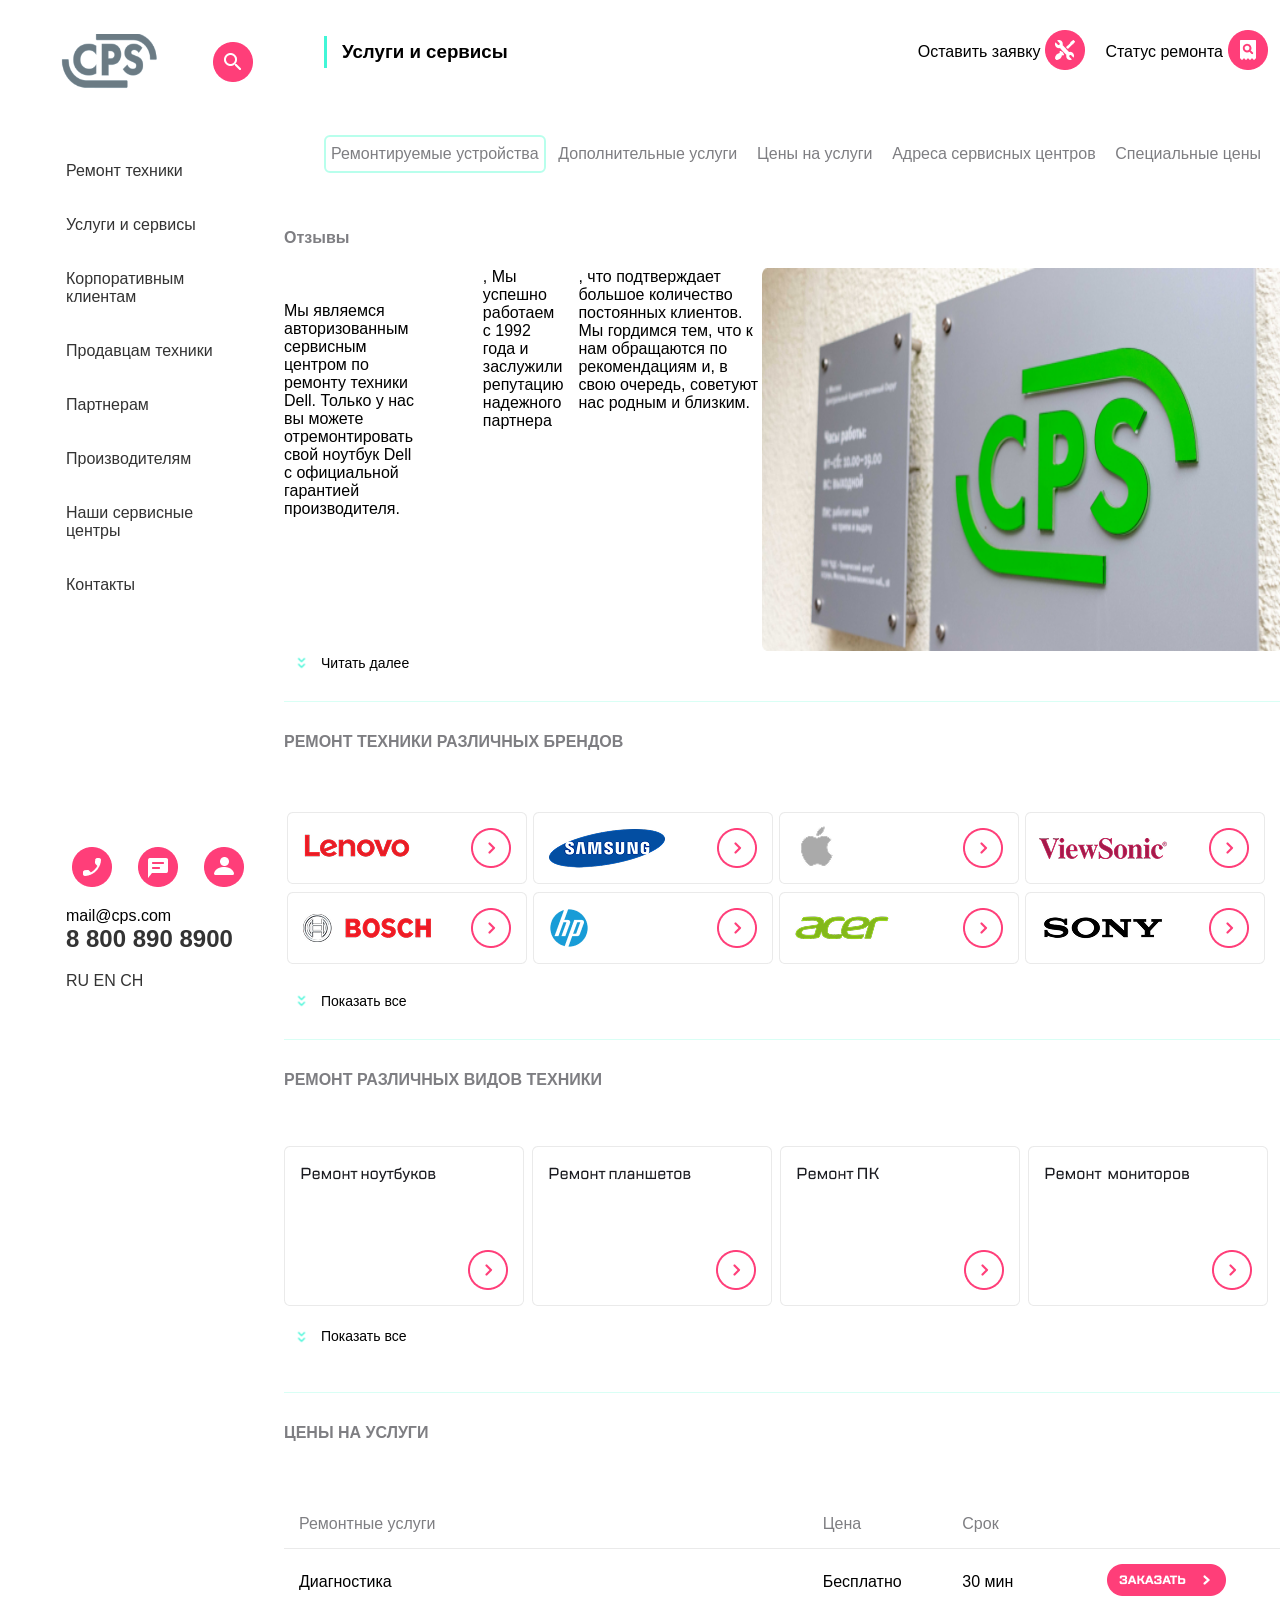
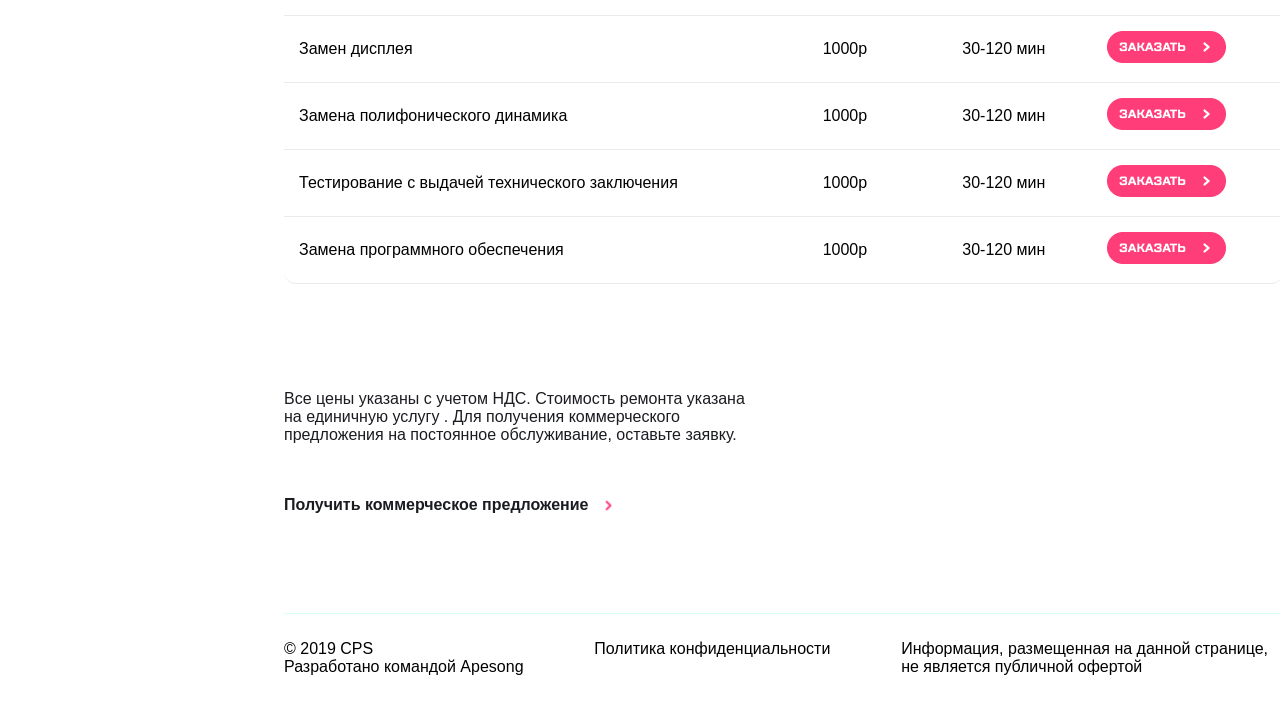
==== index.html @ 26700c86 "Add files via upload" ====
<!DOCTYPE html>
<html lang="ru">
<head>
    <meta charset="UTF-8">
    <meta name="viewport" content="width=device-width, initial-scale=1.0">
    <title>Навигационное меню</title>
    <link rel="stylesheet" href="https://cdn.jsdelivr.net/npm/swiper@11/swiper-bundle.min.css">
    <link rel="stylesheet" href="style.css">
    
</head>
<body>


<div id="overlay" class="overlay"></div>
<div class="header2">
    <section class="header1">
           
        
             <div class="fuck2"><button  class="open_menu" id="menuBtn">
            <img src="burger.png" height="40px" width="40px"/>
            </button>
            <img src="logo.png" height="55px" width="105px"/>
            </div>
  
        <div class="second">
            <button><img src="phone.png" height="40" width="40"/></button>
             <button><img src="chat.png" height="40" width="40"/></button>
            <button><img src="profile.png" height="40" width="40"/></button>
         </div>
         <div class="line2">
         <div class="third">
            <img src="repair.png" height="40" width="40"/>
            <img src="checkstatus.png" height="40" width="40"/>
         </div>
         </div>
    </section>
</div>

<section class="position">
    <div class="fuck">
 <button  class="open_menu" id="menuBtn">
    <img src="burger.png" height="40px" width="40px"/>
</button></div>

<container class="nav-menu" id="navMenuContainer">
    <header>
        <nav class="navigation" id="navMenu">
           
           <ul class="logo1">
            <section class="li_li">
        <div class="krest">
            <li><button id="closeMenu"><img src="burger1.png" height="40px" width="40px"/></button></li>
        </div>
            <li><a href="#"><img src="logo.png" height="55px" width="105px"/></a></li>
            </section>
            <section class="li_poisk">
            <li><button><img src="search.png" height="40px" width="40px"/></button></li>
           </section>
            </ul>
        </nav>
    </header>

    
    <nav class="navigation">
        <ul class="nav-list">
            <li class="nav-item">
                <a href="#" class="nav-link">Ремонт техники</a>
            </li>
            <li class="nav-item">
                <a href="#" class="nav-link">Услуги и сервисы</a>
            </li>
            <li class="nav-item">
                <a href="#" class="nav-link">Корпоративным клиентам</a>
            </li>
            <li class="nav-item">
                <a href="#" class="nav-link">Продавцам техники</a>
            </li>
            <li class="nav-item">
                <a href="#" class="nav-link">Партнерам</a>
            </li>
            <li class="nav-item">
                <a href="#" class="nav-link">Производителям</a>
            </li>
            <li class="nav-item">
                <a href="#" class="nav-link">Наши сервисные центры</a>
            </li>
            <li class="nav-item">
                <a href="#" class="nav-link">Контакты</a>
            </li>
            </ul>

            <section class="footer">
            <ul class="ikonki">
            <li>
            <button><img src="phone.png" height="40" width="40"/></button>
            </li>
            <li>
            <button><img src="chat.png" height="40" width="40"/></button>
            </li>
            <li>
            <button><img src="profile.png" height="40" width="40"/></button>
            </li>
            </ul>
            <ul>
            <li>
                <a href="#">mail@cps.com</a>
            </li>
            <li>
                <div class="nomer"><b>8 800 890 8900</b></div>
            </li>
            <li>
               <div> RU EN CH </div>
            </li>
            </ul>
            </section>
    </nav>
</container>

<div class="position2">
    <section>
    <header>
      <ul class="head">
        
            <li> <h1> Услуги и сервисы</h1></li>
            <section  class="head1">
            <div class="head2">
            <li><div>Оставить заявку</div></li>
            <li><img src="repair.png" height="40" width="40"/></li>
            </div>

            <div class="head2">
            <li><div>Статус ремонта</div></li>
            <li><img src="checkstatus.png" height="40" width="40"/></li>
            </div>
            </section>
      </ul>     
    </header>
</section>

<section >
<br>
    <ul class="info1">
        <li>Ремонтируемые устройства</li>
        <li>Дополнительные услуги</li>
        <li>Цены на услуги</li>
        <li>Адреса сервисных центров</li>
        <li>Специальные цены</li>
    </ul>
</section>

<br>
<h4 class="hh4">Отзывы </h4>

<section class="logoo">
<section class="otziv">
    
    <p><br>
        Мы являемся авторизованным сервисным центром по ремонту техники Dell.
         Только у нас вы можете отремонтировать свой ноутбук Dell с официальной
          гарантией производителя.  
        <div class="hidden" id="hidden3">, 
        Мы успешно работаем с 1992 года и заслужили репутацию надежного партнера</div>
          

</section>
 
<div class="hidden" id="hidden3">, 
        что подтверждает большое количество постоянных клиентов. Мы гордимся тем,
         что к нам обращаются по рекомендациям и, в свою очередь, советуют нас родным
          и близким.</div>



 <img class="logo22" src="logo2.png" height="383" width="521"/>
   
<br>
</section>

    <button class="showAll" id="showAll3">
    <img src="expand.png" height="23" width="23">
    <span class="button-text">Читать далее</span>
</button>






<br><hr><h4>РЕМОНТ ТЕХНИКИ РАЗЛИЧНЫХ БРЕНДОВ</h4><br><br>

<section class="table1">
<table>
    <tr><td><img src="cat1.png" height="72" width="240"/>  </td></tr>
    <tr><td> <img src="cat1 copy 7.png" height="72" width="240"/> </td></tr>
</table>

<table>
    <tr><td><img src="cat1 copy.png" height="72" width="240"/>  </td></tr>
    <tr><td> <img src="cat1 copy 8.png" height="72" width="240"/> </td></tr>
</table>


<table>
    <tr><td><img src="cat1 copy 2.png" height="72" width="240"/>  </td></tr>
    <tr><td> <img src="cat1 copy 9.png" height="72" width="240"/> </td></tr>
</table>

<div class="hidden" id="hidden">
<table>
    <tr><td><img src="cat1 copy 3.png" height="72" width="240"/>  </td></tr>
    <tr><td> <img src="cat1 copy 10.png" height="72" width="240"/> </td></tr>
</table>
</div>
</section>





<section class="swiper-container swiper brands-swiper">
    <div class="swiper-wrapper">
       
        <div class="swiper-slide">
            <img src="cat1.png" alt="Бренд 1"/>
        </div>
        
        <div class="swiper-slide">
            <img src="cat1 copy.png" alt="Бренд 2"/>
        </div>
      
        <div class="swiper-slide">
            <img src="cat1 copy 2.png" alt="Бренд 3"/>
        </div>
      
        <div class="swiper-slide">
            <img src="cat1 copy 3.png" alt="Бренд 4"/>
        </div>
 
        <div class="swiper-slide">
            <img src="cat1 copy 7.png" alt="Бренд 5"/>
        </div>
  
        <div class="swiper-slide">
            <img src="cat1 copy 8.png" alt="Бренд 6"/>
        </div>
     
        <div class="swiper-slide">
            <img src="cat1 copy 9.png" alt="Бренд 7"/>
        </div>
      
        <div class="swiper-slide">
            <img src="cat1 copy 10.png" alt="Бренд 8"/>
        </div>
    </div>
    
    <div class="swiper-pagination"></div>
</section>








<br><button class="showAll" id="showAll">
    <img src="expand.png" height="23" width="23">
    <span class="button-text">Показать все</span>
</button>

 <br><hr><h4>РЕМОНТ РАЗЛИЧНЫХ ВИДОВ ТЕХНИКИ</h4><br><br>
<section class="remont">
   
     <img src="cat5.png" height="160" width="240"/> 
      <img src="cat2.png" height="160" width="240"/> 
       <img src="cat3.png" height="160" width="240"/> 
       
       <div class="hidden" id="hidden2">
        <img src="cat4.png" height="160" width="240"/>
        </div>
</section>





<section class="swiper-container swiper tech-swiper">
    <div class="swiper-wrapper">
   
        <div class="swiper-slide">
            <img src="cat5.png" alt="Ноутбуки"/>
        </div>
   
        <div class="swiper-slide">
            <img src="cat2.png" alt="Телевизоры"/>
        </div>

        <div class="swiper-slide">
            <img src="cat3.png" alt="Смартфоны"/>
        </div>
      
        <div class="swiper-slide">
            <img src="cat4.png" alt="Планшеты"/>
        </div>
    </div>

    <div class="swiper-pagination"></div>
</section>




<br><button class="showAll" id="showAll2">
    <img src="expand.png" height="23" width="23">
    <span class="button-text">Показать все</span>
</button>


<br><br><hr><h4>ЦЕНЫ НА УСЛУГИ</h4><br><br>
<section>
   
<table class="table2">
    <tr>
        <td>Ремонтные услуги </td>
        <td>Цена </td>
        <td>Срок</td>
        <td>  </td>
    </tr>
    <tr>
        <td>Диагностика </td>
        <td>Бесплатно </td>
        <td>30 мин</td>
        <td><img src="Group 10.png" height="32" width="119"/> </td>
    </tr>
    <tr>
        <td>Замен дисплея </td>
        <td>1000р </td>
        <td>30-120 мин</td>
        <td><img src="Group 10.png" height="32" width="119"/> </td>
    </tr>
    <tr>
        <td>Замена полифонического динамика </td>
        <td>1000р </td>
        <td>30-120 мин</td>
        <td><img src="Group 10.png" height="32" width="119"/> </td>
    </tr>
    <tr>
        <td>Тестирование с выдачей технического заключения </td>
        <td>1000р </td>
        <td>30-120 мин</td>
        <td><img src="Group 10.png" height="32" width="119"/> </td>
    </tr>
    <tr>
        <td>Замена программного обеспечения</td>
        <td>1000р </td>
        <td>30-120 мин</td>
        <td><img src="Group 10.png" height="32" width="119"/> </td>
    </tr>
</table>

</section>





<section class="swiper-container swiper services-swiper">
    <div class="swiper-wrapper">
        <div class="swiper-slide">
            <img class="service-item active" src="Group3.png">
        </div>
        <div class="swiper-slide">
            <img class="service-item active" src="Group3.png">
        </div>
        <div class="swiper-slide">
            <img class="service-item active" src="Group3.png">
        </div>
        <div class="swiper-slide">
            <img class="service-item active" src="Group3.png">
        </div>
        <div class="swiper-slide">
            <img class="service-item active" src="Group3.png">
        </div>
    </div>
    <br><br>
     <div class="swiper-pagination"></div>
</section>




<br><br><br>
<section class="info2">
<br><br>
<p>Все цены указаны с учетом НДС. Стоимость ремонта указана<br> на единичную услугу
    . Для получения коммерческого <br>предложения на постоянное обслуживание, оставьте заявку.</p>
    <br><p style="display: flex; align-items: center; gap: 8px;">
   <span><b>Получить коммерческое предложение</b></span>
   <img src="more.png" height="23" width="23"/>
</p><br><br>
</section>

<div>
    <br><br><hr>
<footer class="foot">
     
      <p>© 2019 CPS<br>
Разработано командой Apesong  </p>
<p>Политика конфиденциальности</p>
<P>Информация, размещенная на данной странице,<BR> не является публичной офертой</P>
   
</footer>
</div>
</div>



<!-- МОДАЛКА Заказать звонок -->
<div class="modal" id="modal-call">
  <div class="modal-content">
    <button class="modal-close"><img src="burger1.png" height="40" width="40"/></button>
    <h2>Заказать звонок</h2>
    <input type="tel" placeholder="Телефон">
    <span class="txt">Нажимая “отправить”, вы даете согласие на <span style="color: #FF3E79;">обработку персональных данных</span> и соглашаетесь с нашей <span style="color: #FF3E79;">политикой конфиденциальности</span></span><br>
    <br><div class="btnpos">
    <button class="modal-btn"> <img src="btn.png" height="32" width="136"/></button>
    </div>
</div>
</div>

<!-- МОДАЛКА Обратная связь -->
<div class="modal" id="modal-feedback">
  <div class="modal-content">
    <button class="modal-close"><img src="burger1.png" height="40" width="40"/></button>
    <h2>Обратная связь</h2>
    <input type="text" placeholder="Имя">
    <input type="tel" placeholder="Телефон">
    <input type="email" placeholder="Электронная почта">
    <textarea placeholder="Сообщение"></textarea>
     <span class="txt">Нажимая “отправить”, вы даете согласие на <span style="color: #FF3E79;">обработку персональных данных</span> и соглашаетесь с нашей <span style="color: #FF3E79;">политикой конфиденциальности</span></span><br>
    <br><div class="btnpos">
     <button class="modal-btn"> <img src="btn.png" height="32" width="136"/></button>
     </div>
  </div>
</div>





<script src="https://cdn.jsdelivr.net/npm/swiper@11/swiper-bundle.min.js"></script>
  <script src="skript.js"></script>
</body>
</html>
---- style.css ----
@media (max-width: 767px) {

* {
    margin: 0;
    padding: 0;
    box-sizing: border-box;
}

   body {

    font-family: 'Roboto', 'Segoe UI', Tahoma, sans-serif;
        padding: 0;
        min-width: 320px;
        background-color: #F8F8F8;
    }



.overlay {
    position: fixed;
    width: 100%;
    height: 100%;
    background-color: rgba(246, 244, 244, 0.9);
    z-index: 90;
    opacity: 0;
    pointer-events: none; 
    transition: opacity 0.3s ease; 
}


.overlay.active {
    opacity: 1;
    pointer-events: auto;
}

.header1{
    position: sticky;
    top:0;
    z-index: 1000 ;
    display: flex;
    justify-content: space-between; 
    align-items: center;   
    width: 100%;
    padding: 15px 0px;

   

}



.header2{
    position: sticky;
    top:0;
    z-index: 1000 ;
    display: flex;
    justify-content: space-between; 
    align-items: center;        
    /*padding: 15px 20px;*/           
    box-sizing: border-box;      
    background-color: #ffffff;
    width: 100%;
}

.line2 {
    display: inline-block;
    margin-left: 30px;
    height: 40px;
    border-left:1px;
}
    

    
.fuck2{
    display:flex;
    justify-content: space-between;
    gap:10px
}


.first{
    display: flex;
    justify-content: flex-start;
}
.second{
display: none;
}
.third{
    display: flex;
    justify-content: space-between;
    gap:10px
}



.fuck{
    display: none;
}




.nav-menu{
  display: none;
  position: fixed;
 z-index: 1002;
 height: 100%;
 margin-top: -90px;
}

.nav-menu.show{
    display: block;
}

.open_menu{
  position: relative;
  cursor: pointer;
}


li::marker{
    color: transparent;
}



.navigation {

    background: white;
    border-radius: 0px;
    min-width: 360px;
    height: 100%;
    margin: 0 auto;
    overflow: hidden;
    
    

}

a {
   color: black; 
   text-decoration: none; 
   cursor: pointer;
}

button{
    background: transparent;
    border: none !important;
    font-size:0;
}


.li_li{
    display: flex;
    align-items: center;
    justify-content: flex-start;
    gap: 9px;
    flex-direction: row;
    margin-top: 15px;
    margin-left: 15px;
}

.li_poisk{
    display: flex;
    justify-content: flex-end;
    align-items: baseline;
    margin-top: 15px;
    margin-right: 15px;
}

.logo1{
    display: flex;
    align-items: center;
    justify-content: space-between;
    max-width: 320px;
    margin-bottom: 35px;

}





.nav-list {
    list-style: none;
}

.nav-item {
    position: relative;
    transition: all 0.3s ease;
}

.nav-link {
    display: block;
    padding: 18px 24px;
    text-decoration: none;
    color: #333;
    font-size: 16px;
    font-weight: 500;
    transition: all 0.3s ease;
    position: relative;
    z-index: 1;
}

.ikonki{
    display: flex;
    justify-content: flex-start;
    gap: 14px;
    flex-direction: row;
    align-items: center;
   
}

.nomer{
    font-size: 24px;
    margin-bottom: 19px;
}
.footer{
    display: block;
    padding: 18px 24px;
    text-decoration: none;
    color: #333;
    font-size: 16px;
    font-weight: 500;
    transition: all 0.3s ease;
    position: relative;
    z-index: 1;
}


.nav-item:hover {
    background-color: #f8f9fa;
}

.nav-item:hover .nav-link {
    color: grey;
   
}

.nav-item:hover::before {
    content: '';
    position: absolute;
    left: 0;
    top: 25%;
    bottom: 25%;
    width: 4px;
    background: #14d6cd;
    box-shadow: 0 0 10px rgba(64, 68, 70, 0.3);
    opacity: 1;
}


.nav-item.active {
    background-color: #f0f8f0;
}

.nav-item.active .nav-link {
    color: #14d6cd;
    font-weight: 600;
}

.nav-item.active::before {
    content: '';
    position: absolute;
    left: 0;
    top: 25%;
    bottom: 25%;
    width: 4px;
    background: #14d6cd;
    box-shadow: 0 0 10px rgba(40, 167, 69, 0.3);
    opacity: 1;
}


.nav-item::before {
    content: '';
    position: absolute;
    left: 0;
    top: 25%;
    bottom: 25%;
    width: 4px;
    background: #14d6cd;
    transition: all 0.3s ease;
    opacity: 0;
    transform: scaleX(0);
}


.nav-item:hover::before {
    opacity: 1;
    transform: scaleX(1);
}







.position{
    display: flex;
    justify-content: flex-start;


}

h1{
         border-left: 3px solid #41F6D7; 
         padding-left: 15px; 
         padding-top: 5px;
         padding-bottom: 5px;
    }
.head{
    display: flex;
    justify-content: flex-start;
    margin-top: 15px;
    margin-bottom: 15px;
    margin-right: 15px;
   
}

.head1{
    display: flex;
    justify-content: space-between;
    gap:20px;
}

.head2{
    display: none;
}


    .info1 {
        overflow-x: auto;
        overflow-y: hidden;
        flex-wrap: nowrap !important;
        justify-content: flex-start !important;
        white-space: nowrap;
        padding: 10px 0;
        margin-left: -10px;
        margin-right: -10px;
        padding-left: 10px;
        padding-right: 10px;
        -webkit-overflow-scrolling: touch;
    }

    .info1 li {
        display: inline-block;
        padding: 8px 16px;
        border: 2px solid transparent;
        border-radius: 6px;
        white-space: nowrap;
        margin-right: 10px;
        flex-shrink: 0;
    }

    .info1 li:first-child {
        border-color: #B8FFEC;
        background-color: white;
    }


.position2{
    display: flex;
    flex-direction: column;
    max-width:100% ;
    
}

.hh4{
    display: none;
}

.otziv{

    display: flex;
    flex-direction: column;

}

.logoo{
    display: flex;
    flex-direction: column;
}

h4{
    color: #7E7E82;
}

.logo22{
    width: 320px;
    height: 175px;
}


.hidden{
    display: none;
}

.showAll {
    width: auto !important; 
    min-width: 132px;
    height: 24px;
    display: flex;
    align-items: center;
    gap: 8px;
}

.showAll span {
    color: black !important;
    font-size: 14px !important;
    display: inline-block !important;
}

.table1 {
display: none;
}





    .swiper-container {
        display: block !important;
        visibility: visible !important;
        opacity: 1 !important;
        height: auto;
        margin: 0 -16px;
        padding-bottom: 20px;

    }
    

    .swiper {
  overflow: hidden;
  width: 100%;
}
 
    .brands-swiper {
        height: 90px !important;
    }
    
    .brands-swiper .swiper-wrapper {
        display: flex;
        flex-direction: row !important;
        height: 72px;
    }
    
    .brands-swiper .swiper-slide {
        width: 240px !important;
        height: 72px !important;
        margin-right: 16px;
    }
    
    .brands-swiper img {
        width: 240px !important;
        height: 72px !important;
        object-fit: cover;
        border-radius: 6px;
    }
    

    .tech-swiper {
        height: 180px !important;
    }
    
    .tech-swiper .swiper-wrapper {
        flex-direction: row !important;
        height: 160px;
    }
    
    .tech-swiper .swiper-slide {
        width: 240px !important;
        height: 160px !important;
        margin-right: 16px;
    }
    
    .tech-swiper img {
        width: 240px !important;
        height: 160px !important;
        object-fit: cover;
        border-radius: 6px;
    }
    
   
    .services-swiper {
        height: 200px !important;
        margin-bottom: 10px;
    }
    
    .services-swiper .swiper-wrapper {
        flex-direction: row !important;
        height: auto;
    }
    
    .services-swiper .swiper-slide {
        width: auto !important;
        height: auto !important;
        margin-right: 8px;
    }
    
    .services-swiper .service-item {
        display: inline-block;
        padding: 8px 16px;
        border: 2px solid transparent;
        border-radius: 6px;
        white-space: nowrap;
        color: #7E7E82;
        font-size: 16px;
        background: white;
        cursor: pointer;
    }
    
    .services-swiper .service-item.active {
        border-color: #B8FFEC;
    }
    

 .swiper-pagination {
        position: relative !important;
        bottom: auto !important;
        left: 0 !important;
        transform: none !important;
        width: 100% !important;
        height: 20px !important;
        display: flex !important;
        justify-content: center !important;
        align-items: center !important;
        margin-top: 15px !important;
        padding: 0 !important;
    }
    
    .swiper-pagination-bullets {
        display: inline-flex !important;
        gap: 8px !important;
        height: 12px !important;
        align-items: center !important;
    }
    
    .swiper-pagination-bullet {
        width: 12px !important;
        height: 18px !important;
        background: #DDDDDD !important;
        opacity: 1 !important;
        margin: 0 !important; 
        display: block !important;
        border-radius: 50% !important;
        flex-shrink: 0 !important;
    }
    
    .swiper-pagination-bullet-active {
        background: #B5B6BC !important;
        transform: scale(1) !important;
    }


    .swiper-slide {
    display: flex !important;
    flex-shrink: 0 !important;
    width: auto !important;
    height: 100%;
    position: relative;
    transition-property: transform;
}


.remont{
   display: none;
}


.table2 {
display: none;
}
    

.table2 td{
    padding: 15px;
    border-bottom: 1px solid #EAEAEA;
}

.table2 tr:first-child{
    color: #7E7E82;

}
.table2 tr:last-child td{
    border-bottom: none;
}

.info2{
display: flex;
flex-direction: column;

color: #1B1C21;

}

.foot{
    display: flex;
    align-items: center;
    flex-direction: column;

}

hr{
    background-color:#D9FFF5 ;
    height: 1px;
    border:none;
    width:100%;
    margin-bottom: 10px;

}




.modal-close {

    position: relative;
    top: 15px;
    right: auto;
}



}



















@media screen and (min-width: 768px) {
     
    body {

    font-family: 'Roboto', 'Segoe UI', Tahoma, sans-serif;
    background-color: #F8F8F8;
    margin: -8px;
}



.brands-swiper-container,
.tech-swiper-container,
.services-swiper-container,
.brands-swiper,
.tech-swiper,
.services-swiper,
.swiper-wrapper,
.swiper-slide,
.swiper-pagination{
    display: none;
}

.overlay {
    position: fixed;
    width: 100%;
    height: 100%;
    background-color: rgba(246, 244, 244, 0.9);
    z-index: 90;
    opacity: 0;
    pointer-events: none; 
    transition: opacity 0.3s ease; 
}


.overlay.active {
    opacity: 1;
    pointer-events: auto;
}

.header1{
     width: 100%;            
    max-width: 100%;      
    box-sizing: border-box; 
    padding: 0 15px;         
    display: flex;
    justify-content: space-between; 
    align-items: center;
   

}

.line2 {
    display: inline-block;
    
    padding: 1px 15px;
    margin-left: 60px;
    height: -40px;
    font-size: 5px;
    
    border-left: 1px solid #d0d0d0;
}


.fuck2{
    display:flex;
    flex-direction: row;
}

.first{
    display: flex;
    justify-content: flex-start;
}
.second{
    display: flex;
   flex-direction: row;
}
.third{
    display: flex;
    justify-content: flex-end;
}




.header2{
    position: sticky;
    top:0;
    z-index: 1000 ;
     display: flex;
    justify-content: space-between;
    align-items: center;           
    width: 100%;
    padding: 15px 20px;            
    box-sizing: border-box;       
    background-color: #ffffff;
    border-bottom: 1px solid #d9fff5;
}

.fuck{
    display: none;
}

      .nav-menu{
  display: none; 
  position: fixed;
 z-index: 1002;
 height: 100%;
 margin-top: -90px;
}

.nav-menu.show{
    display: block;
}

.open_menu{
    position: relative;
    top: auto;
    left: auto;
    margin-right: 15px;
}


li::marker{
    color: transparent;
}



.navigation {

    background: white;
    border-radius: 0px;
    max-width: 280px;
    min-height: 100%;
    margin: 0 auto;
    overflow: hidden;
    
    

}

a {
   color: black; 
   text-decoration: none; 
   cursor: pointer;
}

button{
    background: transparent;
    border: none !important;
    font-size:0;
}


.li_li{
    display: flex;
    align-items: center;
    justify-content: flex-start;
    gap: 9px;
    flex-direction: row;
    margin-top: 15px;
    margin-left: 15px;
}

.li_poisk{
    display: flex;
    justify-content: flex-end;
    align-items: baseline;
    margin-top: 15px;
    margin-right: 15px;
}

.logo1{
    display: flex;
    align-items: center;
    justify-content: space-between;
    max-width: 320px;
    margin-bottom: 35px;

}





.nav-list {
    list-style: none;
}

.nav-item {
    position: relative;
    transition: all 0.3s ease;
}

.nav-link {
    display: block;
    padding: 18px 24px;
    text-decoration: none;
    color: #333;
    font-size: 16px;
    font-weight: 500;
    transition: all 0.3s ease;
    position: relative;
    z-index: 1;
}

.ikonki{
    display: flex;
    justify-content: flex-start;
    gap: 14px;
    flex-direction: row;
    align-items: center;
   
}

.nomer{
    font-size: 24px;
    margin-bottom: 19px;
}
.footer{
    display: block;
   margin-top: 100px;
    padding: 18px 24px;
    text-decoration: none;
    color: #333;
    font-size: 16px;
    font-weight: 500;
    transition: all 0.3s ease;
    position: relative;
    z-index: 1;
}


.nav-item:hover {
    background-color: #f8f9fa;
}

.nav-item:hover .nav-link {
    color: grey;
   
}

.nav-item:hover::before {
    content: '';
    position: absolute;
    left: 0;
    top: 25%;
    bottom: 25%;
    width: 4px;
    background: #14d6cd;
    box-shadow: 0 0 10px rgba(64, 68, 70, 0.3);
    opacity: 1;
}


.nav-item.active {
    background-color: #f0f8f0;
}

.nav-item.active .nav-link {
    color: #14d6cd;
    font-weight: 600;
}

.nav-item.active::before {
    content: '';
    position: absolute;
    left: 0;
    top: 25%;
    bottom: 25%;
    width: 4px;
    background: #14d6cd;
    box-shadow: 0 0 10px rgba(40, 167, 69, 0.3);
    opacity: 1;
}


.nav-item::before {
    content: '';
    position: absolute;
    left: 0;
    top: 25%;
    bottom: 25%;
    width: 4px;
    background: #14d6cd;
    transition: all 0.3s ease;
    opacity: 0;
    transform: scaleX(0);
}


.nav-item:hover::before {
    opacity: 1;
    transform: scaleX(1);
}

.open_menu{
    display: block;

    z-index: 1001;
}
   





.position{
    display: flex;
    justify-content: flex-start;


}

    h1{
         border-left: 3px solid #41F6D7; 
         padding-left: 15px; 
         padding-top: 5px; 
         padding-bottom: 5px;
    }
.head{
    display: flex;
    justify-content: space-between;
    margin-top: 15px;
    margin-bottom: 15px;
    margin-right: 15px;
    gap:400px;
}


.head1{
    display: flex;
    justify-content: space-between;
    gap:20px;
}

.head2{
    display: none;
}

.info1{
    display: flex;
    justify-content: space-between;
    color: #7E7E82;
    margin-right: 15px;
}


.info1 li{
      display: inline-block;
        padding: 8px 5px;
        border: 2px solid transparent;
        border-radius: 6px;
     }



    .info1 li:first-child {
        border-color: #B8FFEC;
        background-color: white;
    }


.position2{
    display: flex;
    flex-direction: column;
    margin-left: 10px
    
}

.otziv{

    display: flex;
    justify-content:flex-end;
    gap: 60px;
    margin-right: 15px;

}

.logoo{
    display: flex;
    justify-content: space-between;
}

h4{
    color: #7E7E82;
}


.hidden{
    display: none;
}

.showAll {
    width: auto !important; 
    min-width: 132px;
    height: 24px;
    display: flex;
    align-items: center;
    gap: 8px;
}

.showAll span {
    color: black !important;
    font-size: 14px !important;
    display: inline-block !important;
}

.table1 {
    display: flex;
    justify-content: space-between;
    margin-right: 15px;

}

.remont{
    display: flex;
    justify-content: space-between;
    margin-right: 15px;
}


.table2 {
    width: 100%;
    border-collapse: separate;
    border-spacing: 0;
    background-color: white;
    border-radius: 12px;
    overflow: hidden;
    border-bottom: 1px solid #EAEAEA;
    margin-right: 15px;
}
    

.table2 td{
    padding: 15px;
    border-bottom: 1px solid #EAEAEA;
}

.table2 tr:first-child{
    color: #7E7E82;

}
.table2 tr:last-child td{
    border-bottom: none;
}

.info2{
display: flex;
flex-direction: column;

color: #1B1C21;

}

.foot{
    display: flex;
    justify-content: space-between;
    margin-right: 15px;
}

hr{
    background-color:#D9FFF5 ;
    height: 1px;
    border:none;
    width:100%;
    margin-bottom: 10px;

}




.modal-close {
    left: -60px;
    bottom: 60px;
    position: absolute;
}
}






   


@media screen and (min-width: 1120px) {
     
    body {

    font-family: 'Roboto', 'Segoe UI','TT Lakes', Tahoma, sans-serif;
    background-color: white;
    padding: 10px;
}




.brands-swiper-container,
.tech-swiper-container,
.services-swiper-container,
.brands-swiper,
.tech-swiper,
.services-swiper,
.swiper-wrapper,
.swiper-slide,
.swiper-pagination{
    display: none;
}


.container{
    height:100%;
    max-width: 280px;

}

.header2{
    display: none;
}

     .open_menu{
        display: none; 
    }
    
   
    .nav-menu {
        display: block;
        position: static;
        width: 100%;
        max-width: 291px;
        margin-top: 1px;
    }



li::marker{
    color: transparent;
}

.navigation {

    background: white;
    border-radius: 0px;
    max-width: 280px;
    height: 100%;
    margin: 0 auto;
    overflow: hidden;
    

}

a {
   color: black; 
   text-decoration: none; 
   cursor: pointer;
}

button{
    background: transparent;
    border: none !important;
    font-size:0;
}

.krest{
    display: none;;
}

.li_li{
    display: flex;
    align-items: center;
    justify-content: flex-start;
    gap: 9px;
    flex-direction: row;
    margin-top: 15px;
    margin-left: 15px;
}

.li_poisk{
    display: flex;
    justify-content: flex-end;
    align-items: baseline;
    margin-top: 15px;
    margin-right: 15px;
}

.logo1{
    display: flex;
    align-items: center;
    justify-content: space-between;
    max-width: 320px;
    margin-bottom: 35px;

}





.nav-list {
    list-style: none;
}

.nav-item {
    position: relative;
    transition: all 0.3s ease;
}

.nav-link {
    display: block;
    padding: 18px 24px;
    text-decoration: none;
    color: #333;
    font-size: 16px;
    font-weight: 500;
    transition: all 0.3s ease;
    position: relative;
    z-index: 1;
}

.ikonki{
    display: flex;
    justify-content: flex-start;
    gap: 14px;
    flex-direction: row;
    align-items: center;
   
}

.nomer{
    font-size: 24px;
    margin-bottom: 19px;
}
.footer{
    display: block;
   margin-top: 200px;
    padding: 18px 24px;
    text-decoration: none;
    color: #333;
    font-size: 16px;
    font-weight: 500;
    transition: all 0.3s ease;
    position: relative;
    z-index: 1;
}


.nav-item:hover {
    background-color: #f8f9fa;
}

.nav-item:hover .nav-link {
    color: grey;
   
}

.nav-item:hover::before {
    content: '';
    position: absolute;
    left: 0;
    top: 25%;
    bottom: 25%;
    width: 4px;
    background: #14d6cd;
    box-shadow: 0 0 10px rgba(64, 68, 70, 0.3);
    opacity: 1;
}


.nav-item.active {
    background-color: #f0f8f0;
}

.nav-item.active .nav-link {
    color: #14d6cd;
    font-weight: 600;
}

.nav-item.active::before {
    content: '';
    position: absolute;
    left: 0;
    top: 25%;
    bottom: 25%;
    width: 4px;
    background: #14d6cd;
    box-shadow: 0 0 10px rgba(40, 167, 69, 0.3);
    opacity: 1;
}


.nav-item::before {
    content: '';
    position: absolute;
    left: 0;
    top: 25%;
    bottom: 25%;
    width: 4px;
    background: #14d6cd;
    transition: all 0.3s ease;
    opacity: 0;
    transform: scaleX(0);
}


.nav-item:hover::before {
    opacity: 1;
    transform: scaleX(1);
}

.open_menu{
    display: none;
    margin:20px;
    padding:10px 16px;
    font-size: 16px;
    background:#ff5fa2;
    color:white;
    border-radius:20px;
}
   
.position{
    display: flex;
    justify-content: flex-start;


}

    h1{
         border-left: 3px solid #41F6D7;
         padding-left: 15px;
         padding-top: 5px; 
         padding-bottom: 5px;
    }
.head{
    display: flex;
    justify-content: space-between;
    margin-top: 15px;
    margin-bottom: 15px;
    margin-right: 15px;
    gap:400px;
}

.head1{
    display: flex;
    justify-content: space-between;
    gap:20px;
}

.head2{
    display: flex;
    align-items: center;
    flex-direction: row;
    gap:5px;
}

.info1{
    display: flex;
    justify-content: space-between;
    color: #7E7E82;
    margin-right: 15px;
}

.position2{
    display: flex;
    flex-direction: column;
    
}

.otziv{
    display: flex;
    flex-direction: row;
    gap: 60px;
    margin-right: 15px;

}

h4{
    color: #7E7E82;
}

.table1 {
    display: flex;
    justify-content: space-between;
    margin-right: 15px;

}

.remont{
    display: flex;
    justify-content: space-between;
    margin-right: 15px;
}


.table2 {
    width: 100%;
    border-collapse: separate;
    border-spacing: 0;
    background-color: white;
    border-radius: 12px;
    overflow: hidden;
    border-bottom: 1px solid #EAEAEA;
    margin-right: 15px;
}
    

.table2 td{
    padding: 15px;
    border-bottom: 1px solid #EAEAEA;
}

.table2 tr:first-child{
    color: #7E7E82;

}
.table2 tr:last-child td{
    border-bottom: none;
}

.info2{
display: flex;
flex-direction: column;

color: #1B1C21;

}

.foot{
    display: flex;
    justify-content: space-between;
    margin-right: 15px;
}

hr{
    background-color:#D9FFF5 ;
    height: 1px;
    border:none;
    width:100%;
    margin-bottom: 10px;

}
.header1{
    display: none;
}

.hidden{
    display: flex !important;
}


.swiper {
    overflow: hidden !important;
    position: relative;
}

.swiper-wrapper {
    display: flex !important;
    flex-direction: row !important;
    flex-wrap: nowrap !important;
    align-items: stretch;
    width: auto !important;
    height: 100%;
    box-sizing: border-box;
    transform: translate3d(0px, 0, 0) !important;
}


.modal-close {
    top:-20px;
    left: -60px;
    top: 0;
    position: absolute;
}



}







/* ===== МОДАЛКИ ===== */

.modal {
  position: fixed;
  top: 0;
  left: 0;
  width: 100%;
  height: 100%;
  background: rgba(255, 255, 255, 0.8);

  display: none;
  align-items: center;
  justify-content: center;

  z-index: 9999;
}


.txt{
    font-size: 14px;
}


.modal.active {
  display: flex;
  justify-content: flex-end;
}

.modal-content {
  background: #fff;
  padding: 25px;
  border-radius: 12px;
  width: 90%;
  height: 100%;
  max-width: 440px;
  position: relative;
}

.modal-content input,
.modal-content textarea {
  width: 100%;
  margin: 8px 0;
  padding: 10px;
  border: 1px solid #ddd;
  border-radius: 6px;
}

.modal-btn {
  border: none;
  cursor: pointer;
}


.btnpos{
  display: flex;
  justify-content: flex-end;
}

.modal-close {
  position: absolute;
  top: 50px;
  right: 10px;
  border: none;
  width: 40px;
  height: 40px;
  border-radius: 50%;
  cursor: pointer;
}



.modal-content h2 {
    position: relative;
    padding-left: 20px;
}

.modal-content h2::before {
    content: '';
    position: absolute;
    left: 0;
    top: 50%;
    transform: translateY(-50%);
    width: 4px;
    height: 28px;
    background: #14d6cd;
    border-radius: 2px;
}
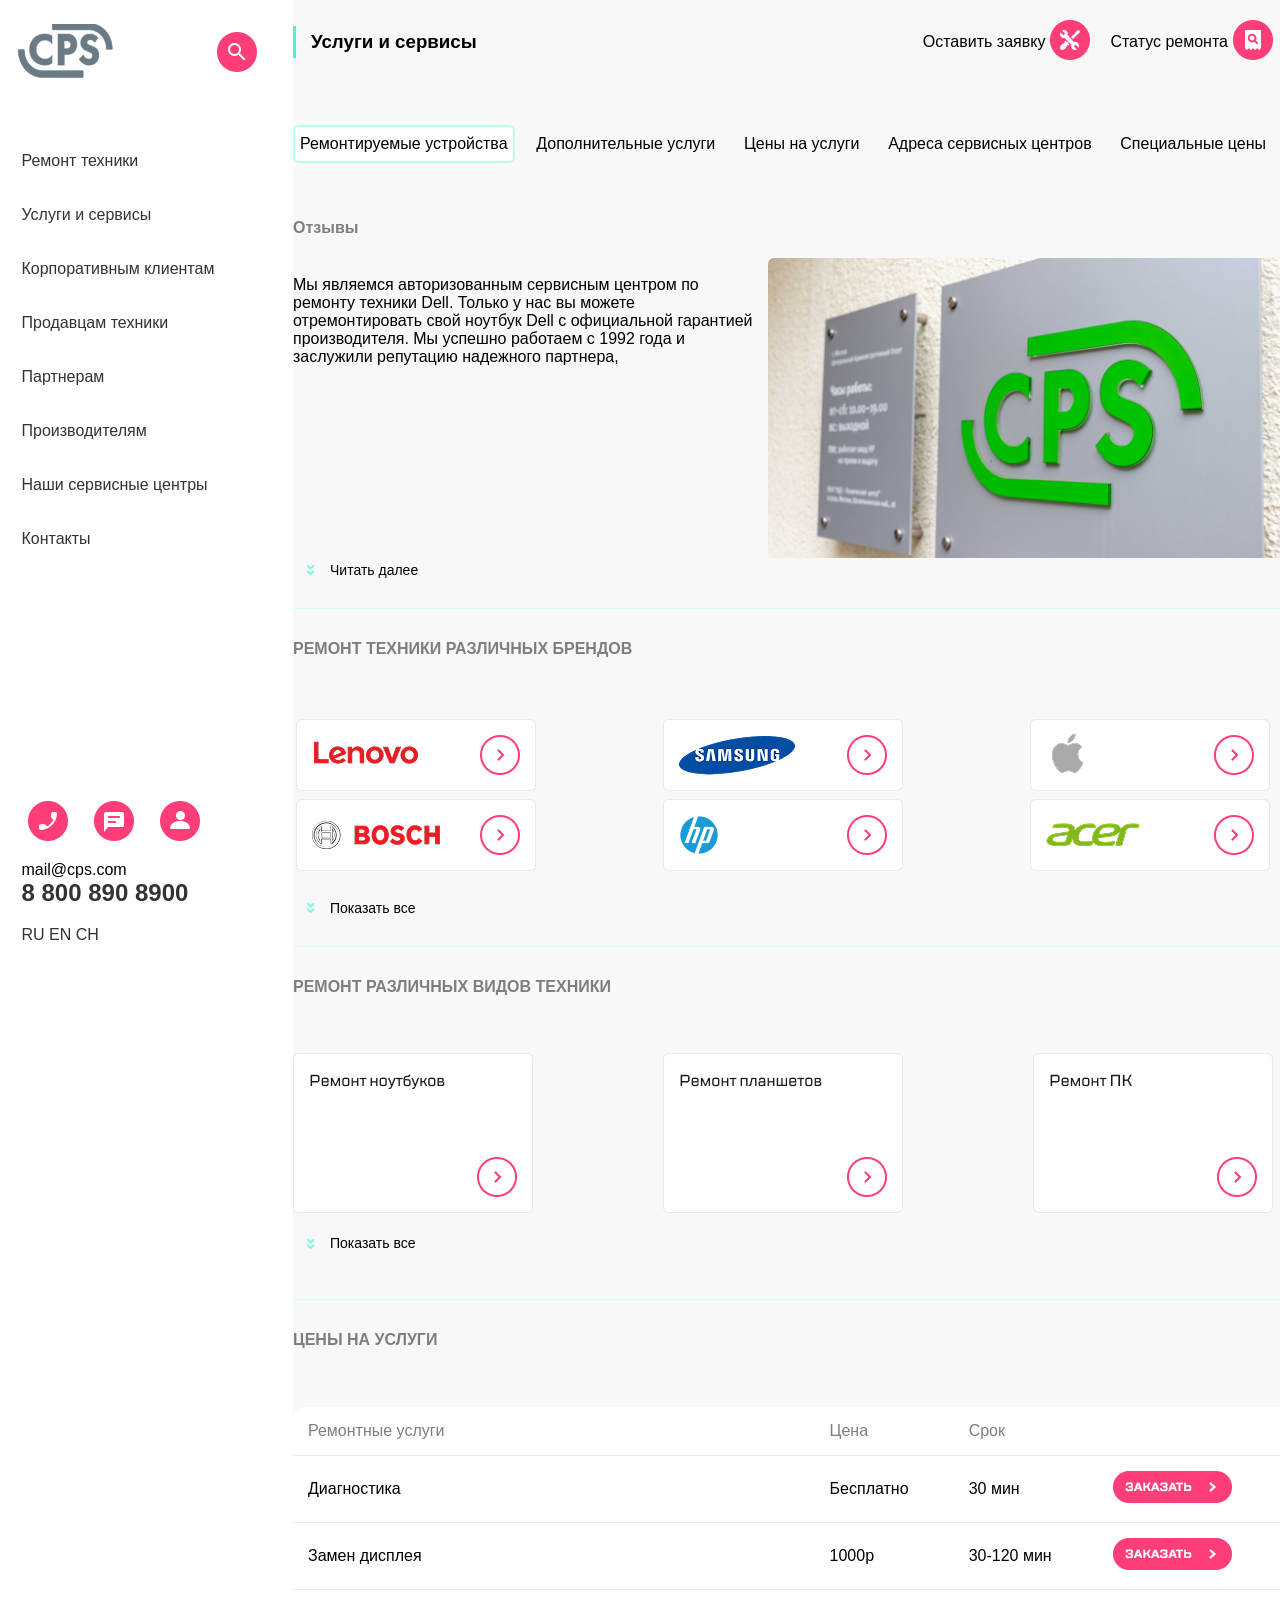
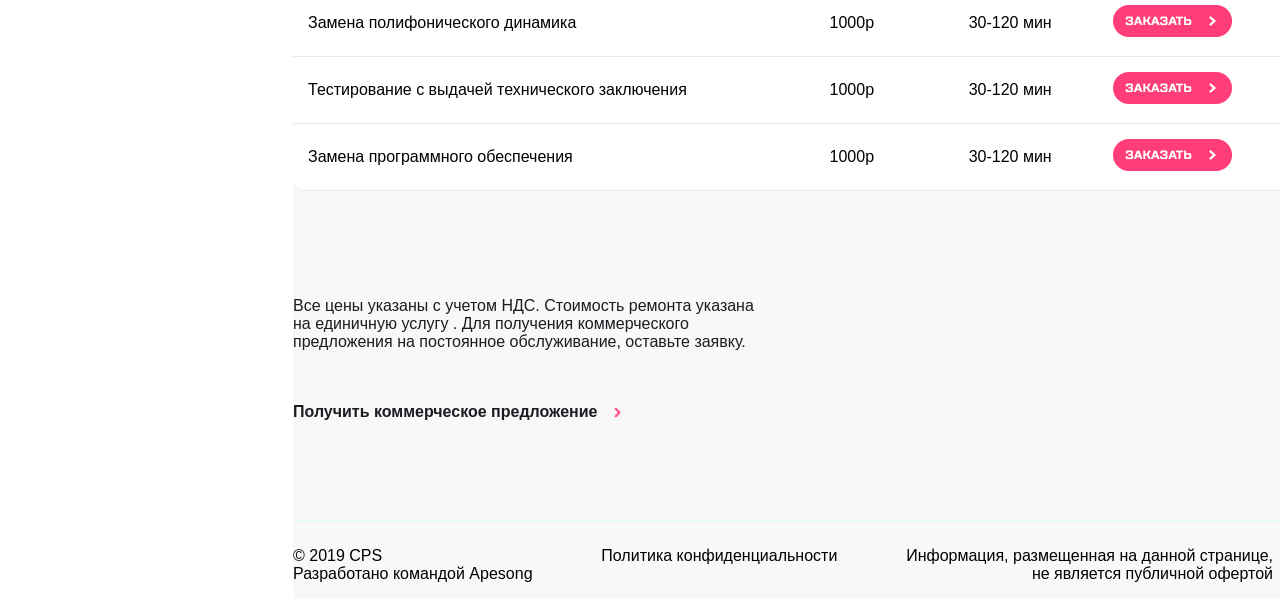
==== commit a766f7a5: "Add files via upload" ====
--- a/index.html
+++ b/index.html
@@ -122,6 +122,8 @@
       <ul class="head">
         
             <li> <h1> Услуги и сервисы</h1></li>
+
+
             <section  class="head1">
             <div class="head2">
             <li><div>Оставить заявку</div></li>
@@ -140,11 +142,11 @@
 <section >
 <br>
     <ul class="info1">
-        <li>Ремонтируемые устройства</li>
-        <li>Дополнительные услуги</li>
-        <li>Цены на услуги</li>
-        <li>Адреса сервисных центров</li>
-        <li>Специальные цены</li>
+        <li> <a href="#1">Ремонтируемые устройства</a></li>
+        <li><a href="#2">Дополнительные услуги</a></li>
+        <li><a href="#3">Цены на услуги</a></li>
+        <li><a href="#4">Адреса сервисных центров</a></li>
+        <li><a href="#5">Специальные цены</a></li>
     </ul>
 </section>
 
@@ -154,24 +156,22 @@
 <section class="logoo">
 <section class="otziv">
     
-    <p><br>
+    <span><br>
         Мы являемся авторизованным сервисным центром по ремонту техники Dell.
          Только у нас вы можете отремонтировать свой ноутбук Dell с официальной
           гарантией производителя.  
-        <div class="hidden" id="hidden3">, 
-        Мы успешно работаем с 1992 года и заслужили репутацию надежного партнера</div>
+         Мы успешно работаем с 1992 года и заслужили репутацию надежного партнера,
           
-
-</section>
- 
-<div class="hidden" id="hidden3">, 
+<div class="hidden" id="hidden3">
         что подтверждает большое количество постоянных клиентов. Мы гордимся тем,
          что к нам обращаются по рекомендациям и, в свою очередь, советуют нас родным
-          и близким.</div>
-
-
-
- <img class="logo22" src="logo2.png" height="383" width="521"/>
+          и близким.
+</div>
+</section>
+ 
+
+</span>
+<br><img class="logo22" src="logo2.png"/>
    
 <br>
 </section>
@@ -183,12 +183,12 @@
 
 
 
-
+<section id="1"></section>
 
 
 <br><hr><h4>РЕМОНТ ТЕХНИКИ РАЗЛИЧНЫХ БРЕНДОВ</h4><br><br>
 
-<section class="table1">
+<section class="table1" id="1">
 <table>
     <tr><td><img src="cat1.png" height="72" width="240"/>  </td></tr>
     <tr><td> <img src="cat1 copy 7.png" height="72" width="240"/> </td></tr>
@@ -217,7 +217,7 @@
 
 
 
-<section class="swiper-container swiper brands-swiper">
+<section class="swiper-container swiper brands-swiper" id="1">
     <div class="swiper-wrapper">
        
         <div class="swiper-slide">
@@ -267,6 +267,7 @@
     <img src="expand.png" height="23" width="23">
     <span class="button-text">Показать все</span>
 </button>
+<section id="2"></section>
 
  <br><hr><h4>РЕМОНТ РАЗЛИЧНЫХ ВИДОВ ТЕХНИКИ</h4><br><br>
 <section class="remont">
@@ -284,7 +285,7 @@
 
 
 
-<section class="swiper-container swiper tech-swiper">
+<section class="swiper-container swiper tech-swiper" id="2">
     <div class="swiper-wrapper">
    
         <div class="swiper-slide">
@@ -314,10 +315,11 @@
     <img src="expand.png" height="23" width="23">
     <span class="button-text">Показать все</span>
 </button>
-
-
-<br><br><hr><h4>ЦЕНЫ НА УСЛУГИ</h4><br><br>
-<section>
+<section id="3"></section>
+
+
+<br><br><hr><h4 id="3">ЦЕНЫ НА УСЛУГИ</h4><br><br>
+<section >
    
 <table class="table2">
     <tr>
@@ -364,7 +366,7 @@
 
 
 
-<section class="swiper-container swiper services-swiper">
+<section class="swiper-container swiper services-swiper" id="3">
     <div class="swiper-wrapper">
         <div class="swiper-slide">
             <img class="service-item active" src="Group3.png">
@@ -404,10 +406,10 @@
     <br><br><hr>
 <footer class="foot">
      
-      <p>© 2019 CPS<br>
-Разработано командой Apesong  </p>
-<p>Политика конфиденциальности</p>
-<P>Информация, размещенная на данной странице,<BR> не является публичной офертой</P>
+      <p class="foot_1">© 2019 CPS<br>
+Разработано командой Apesong  </p><br>
+<p class="foot_2">Политика конфиденциальности</p><br>
+<P class="foot_3">Информация, размещенная на данной странице,<br>не является публичной офертой</P>
    
 </footer>
 </div>
--- a/style.css
+++ b/style.css
@@ -5,6 +5,7 @@
     margin: 0;
     padding: 0;
     box-sizing: border-box;
+ 
 }
 
    body {
@@ -41,7 +42,7 @@
     display: flex;
     justify-content: space-between; 
     align-items: center;   
-    width: 100%;
+    min-width: 100%;
     padding: 15px 0px;
 
    
@@ -75,7 +76,8 @@
 .fuck2{
     display:flex;
     justify-content: space-between;
-    gap:10px
+    gap:10px;
+    padding-left: 10px;
 }
 
 
@@ -89,7 +91,8 @@
 .third{
     display: flex;
     justify-content: space-between;
-    gap:10px
+    gap:10px;
+    padding-right: 10px;
 }
 
 
@@ -310,6 +313,7 @@
          padding-left: 15px; 
          padding-top: 5px;
          padding-bottom: 5px;
+         margin-left: -15px;
     }
 .head{
     display: flex;
@@ -324,6 +328,8 @@
     display: flex;
     justify-content: space-between;
     gap:20px;
+    padding-left: 5px;
+    padding-right: 5px;
 }
 
 .head2{
@@ -365,7 +371,8 @@
     display: flex;
     flex-direction: column;
     max-width:100% ;
-    
+    padding-left: 15px;
+   
 }
 
 .hh4{
@@ -382,6 +389,7 @@
 .logoo{
     display: flex;
     flex-direction: column;
+    min-width: 100%;
 }
 
 h4{
@@ -391,6 +399,7 @@
 .logo22{
     width: 320px;
     height: 175px;
+    margin-left: -15PX;
 }
 
 
@@ -405,6 +414,7 @@
     display: flex;
     align-items: center;
     gap: 8px;
+    cursor: pointer;
 }
 
 .showAll span {
@@ -445,12 +455,14 @@
         display: flex;
         flex-direction: row !important;
         height: 72px;
+        
     }
     
     .brands-swiper .swiper-slide {
         width: 240px !important;
         height: 72px !important;
         margin-right: 16px;
+        cursor: pointer;
     }
     
     .brands-swiper img {
@@ -474,6 +486,7 @@
         width: 240px !important;
         height: 160px !important;
         margin-right: 16px;
+        cursor: pointer;
     }
     
     .tech-swiper img {
@@ -498,6 +511,7 @@
         width: auto !important;
         height: auto !important;
         margin-right: 8px;
+        cursor: pointer;
     }
     
     .services-swiper .service-item {
@@ -597,11 +611,16 @@
 }
 
 .foot{
+    min-width: 320px;
     display: flex;
     align-items: center;
     flex-direction: column;
-
-}
+    text-align: center;
+    background-color:#F8F8F8;
+    margin-left: -15px;
+
+}
+
 
 hr{
     background-color:#D9FFF5 ;
@@ -985,6 +1004,11 @@
     display: none;
 }
 
+
+
+ul{
+    margin-left: -40px;
+}
 .info1{
     display: flex;
     justify-content: space-between;
@@ -1011,9 +1035,18 @@
 .position2{
     display: flex;
     flex-direction: column;
-    margin-left: 10px
-    
-}
+    margin-left: 10px;
+    width:100%;
+    
+}
+
+
+.logo22{
+    width:360px;
+    height: 200px;
+}
+
+
 
 .otziv{
 
@@ -1134,12 +1167,12 @@
 
 
 @media screen and (min-width: 1120px) {
-     
+ 
     body {
 
     font-family: 'Roboto', 'Segoe UI','TT Lakes', Tahoma, sans-serif;
     background-color: white;
-    padding: 10px;
+      overflow-x: hidden;
 }
 
 
@@ -1240,6 +1273,12 @@
     max-width: 320px;
     margin-bottom: 35px;
 
+}
+
+
+.logo22{
+    width:520px;
+    height: 300px;
 }
 
 
@@ -1370,7 +1409,7 @@
 .position{
     display: flex;
     justify-content: flex-start;
-
+    width: 100%;
 
 }
 
@@ -1386,7 +1425,7 @@
     margin-top: 15px;
     margin-bottom: 15px;
     margin-right: 15px;
-    gap:400px;
+    gap:40px;
 }
 
 .head1{
@@ -1401,6 +1440,11 @@
     flex-direction: row;
     gap:5px;
 }
+ul{
+    margin-left: -40px;
+}
+
+
 
 .info1{
     display: flex;
@@ -1412,16 +1456,47 @@
 .position2{
     display: flex;
     flex-direction: column;
-    
-}
-
+    background-color: #F8F8F8;
+    width: 100%;
+    
+    
+}
+
+
+
+
+.logoo{
+    display: flex;
+    flex-direction: row;
+
+}
 .otziv{
     display: flex;
-    flex-direction: row;
-    gap: 60px;
-    margin-right: 15px;
-
-}
+
+    margin-right: 15px;
+
+}
+
+
+
+
+
+.showAll {
+    width: auto !important; 
+    min-width: 132px;
+    height: 24px;
+    display: flex;
+    align-items: center;
+    gap: 8px;
+}
+
+.showAll span {
+    color: black !important;
+    font-size: 14px !important;
+    display: inline-block !important;
+}
+
+
 
 h4{
     color: #7E7E82;
@@ -1442,11 +1517,11 @@
 
 
 .table2 {
-    width: 100%;
+    max-width: 100%;
     border-collapse: separate;
     border-spacing: 0;
     background-color: white;
-    border-radius: 12px;
+  
     overflow: hidden;
     border-bottom: 1px solid #EAEAEA;
     margin-right: 15px;
@@ -1454,7 +1529,6 @@
     
 
 .table2 td{
-    padding: 15px;
     border-bottom: 1px solid #EAEAEA;
 }
 
@@ -1479,6 +1553,21 @@
     justify-content: space-between;
     margin-right: 15px;
 }
+
+
+.foot_1{
+    text-align: left;
+}
+
+.foot_2{
+    text-align: center;
+}
+
+.foot_3{
+    text-align: right;
+}
+
+
 
 hr{
     background-color:#D9FFF5 ;
@@ -1492,9 +1581,7 @@
     display: none;
 }
 
-.hidden{
-    display: flex !important;
-}
+
 
 
 .swiper {
@@ -1511,6 +1598,7 @@
     height: 100%;
     box-sizing: border-box;
     transform: translate3d(0px, 0, 0) !important;
+
 }
 
 
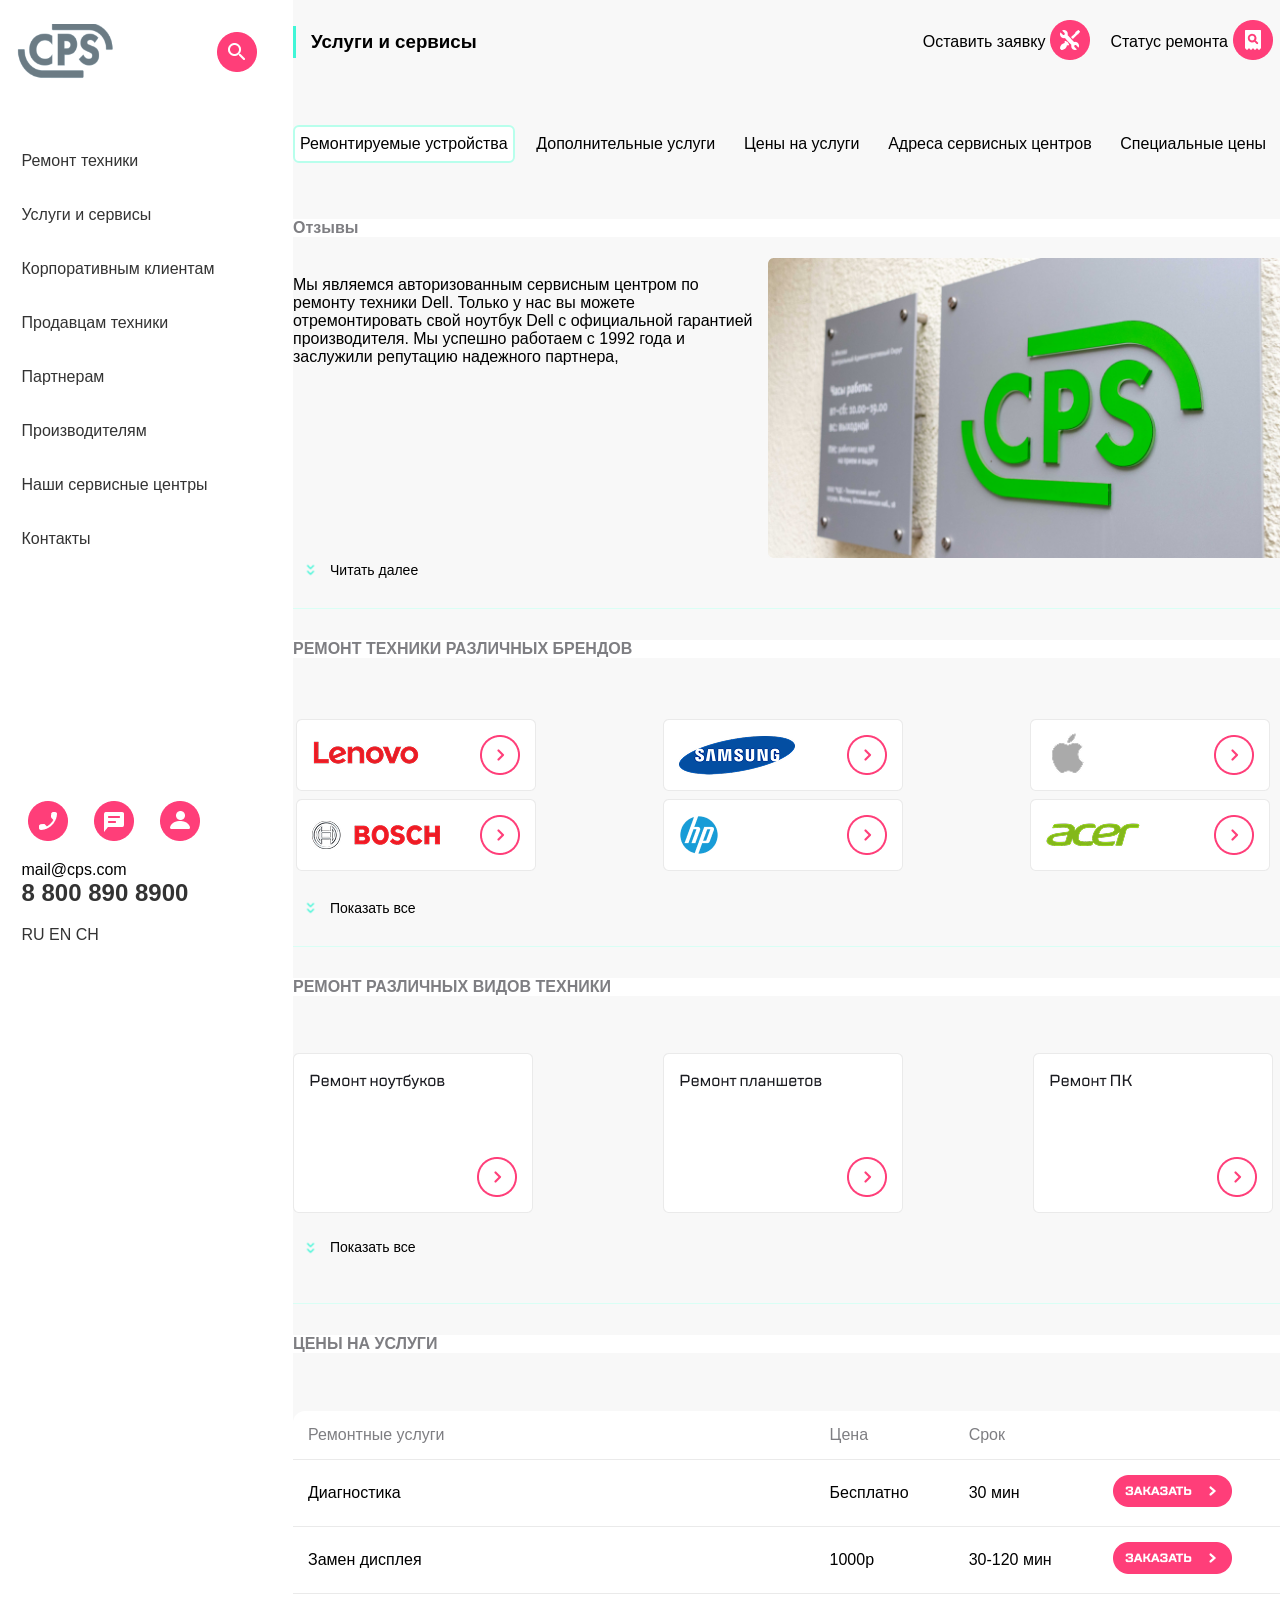
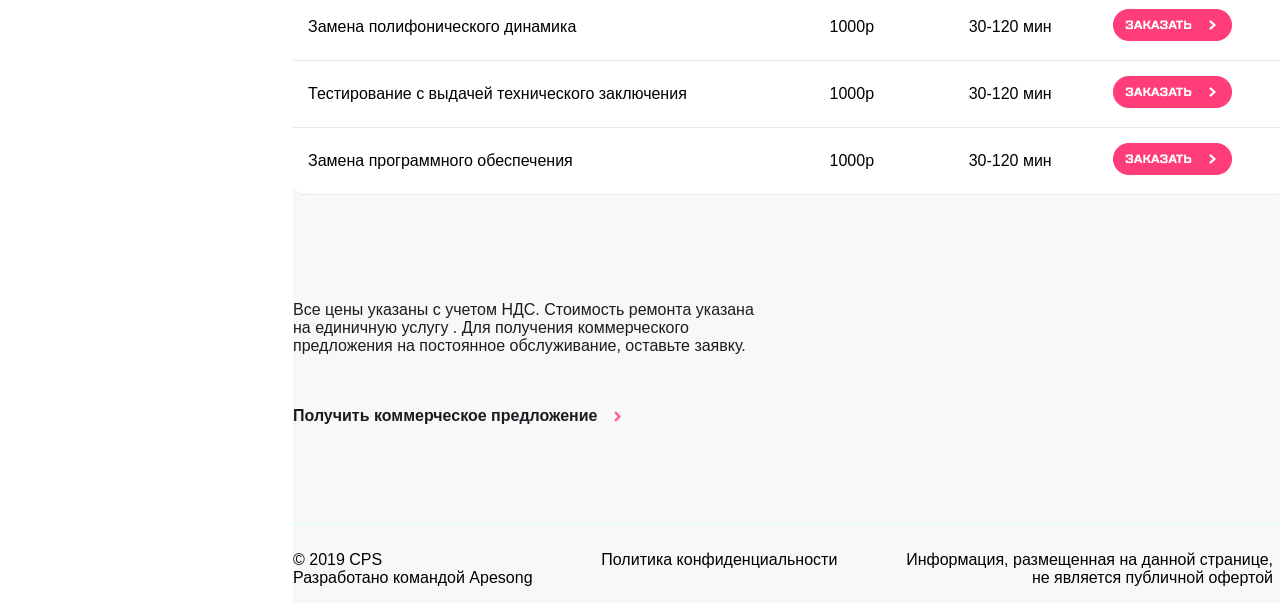
==== commit b8b6ecd2: "Add files via upload" ====
--- a/index.html
+++ b/index.html
@@ -3,7 +3,7 @@
 <head>
     <meta charset="UTF-8">
     <meta name="viewport" content="width=device-width, initial-scale=1.0">
-    <title>Навигационное меню</title>
+    <title>CPS техника</title>
     <link rel="stylesheet" href="https://cdn.jsdelivr.net/npm/swiper@11/swiper-bundle.min.css">
     <link rel="stylesheet" href="style.css">
     
@@ -190,25 +190,25 @@
 
 <section class="table1" id="1">
 <table>
-    <tr><td><img src="cat1.png" height="72" width="240"/>  </td></tr>
-    <tr><td> <img src="cat1 copy 7.png" height="72" width="240"/> </td></tr>
+    <tr><td class="image"><img src="cat1.png" height="72" width="240"/>  </td></tr>
+    <tr><td class="image"> <img src="cat1 copy 7.png" height="72" width="240"/> </td></tr>
 </table>
 
 <table>
-    <tr><td><img src="cat1 copy.png" height="72" width="240"/>  </td></tr>
-    <tr><td> <img src="cat1 copy 8.png" height="72" width="240"/> </td></tr>
+    <tr><td class="image"><img src="cat1 copy.png" height="72" width="240"/>  </td></tr>
+    <tr><td class="image"> <img src="cat1 copy 8.png" height="72" width="240"/> </td></tr>
 </table>
 
 
 <table>
-    <tr><td><img src="cat1 copy 2.png" height="72" width="240"/>  </td></tr>
-    <tr><td> <img src="cat1 copy 9.png" height="72" width="240"/> </td></tr>
+    <tr><td class="image"><img src="cat1 copy 2.png" height="72" width="240"/>  </td></tr>
+    <tr><td class="image"> <img src="cat1 copy 9.png" height="72" width="240"/> </td></tr>
 </table>
 
 <div class="hidden" id="hidden">
 <table>
-    <tr><td><img src="cat1 copy 3.png" height="72" width="240"/>  </td></tr>
-    <tr><td> <img src="cat1 copy 10.png" height="72" width="240"/> </td></tr>
+    <tr><td class="image"><img src="cat1 copy 3.png" height="72" width="240"/>  </td></tr>
+    <tr><td class="image"> <img src="cat1 copy 10.png" height="72" width="240"/> </td></tr>
 </table>
 </div>
 </section>
@@ -272,12 +272,12 @@
  <br><hr><h4>РЕМОНТ РАЗЛИЧНЫХ ВИДОВ ТЕХНИКИ</h4><br><br>
 <section class="remont">
    
-     <img src="cat5.png" height="160" width="240"/> 
-      <img src="cat2.png" height="160" width="240"/> 
-       <img src="cat3.png" height="160" width="240"/> 
+     <div class="image"><img src="cat5.png" height="160" width="240"/> </div>
+     <div class="image"> <img src="cat2.png" height="160" width="240"/> </div>
+      <div class="image"> <img src="cat3.png" height="160" width="240"/> </div>
        
        <div class="hidden" id="hidden2">
-        <img src="cat4.png" height="160" width="240"/>
+        <div class="image"><img src="cat4.png" height="160" width="240"/></div>
         </div>
 </section>
 
@@ -332,31 +332,31 @@
         <td>Диагностика </td>
         <td>Бесплатно </td>
         <td>30 мин</td>
-        <td><img src="Group 10.png" height="32" width="119"/> </td>
+        <td class="image"><img src="Group 10.png" height="32" width="119"/> </td>
     </tr>
     <tr>
         <td>Замен дисплея </td>
         <td>1000р </td>
         <td>30-120 мин</td>
-        <td><img src="Group 10.png" height="32" width="119"/> </td>
+        <td class="image"><img src="Group 10.png" height="32" width="119"/> </td>
     </tr>
     <tr>
         <td>Замена полифонического динамика </td>
         <td>1000р </td>
         <td>30-120 мин</td>
-        <td><img src="Group 10.png" height="32" width="119"/> </td>
+        <td class="image"><img src="Group 10.png" height="32" width="119"/> </td>
     </tr>
     <tr>
         <td>Тестирование с выдачей технического заключения </td>
         <td>1000р </td>
         <td>30-120 мин</td>
-        <td><img src="Group 10.png" height="32" width="119"/> </td>
+        <td class="image"><img src="Group 10.png" height="32" width="119"/> </td>
     </tr>
     <tr>
         <td>Замена программного обеспечения</td>
         <td>1000р </td>
         <td>30-120 мин</td>
-        <td><img src="Group 10.png" height="32" width="119"/> </td>
+        <td class="image"><img src="Group 10.png" height="32" width="119"/> </td>
     </tr>
 </table>
 
--- a/style.css
+++ b/style.css
@@ -1,4 +1,6 @@
-
+h4{
+    background-color:#FFFFFF ;
+}
 @media (max-width: 767px) {
 
 * {
@@ -430,7 +432,6 @@
 
 
 
-
     .swiper-container {
         display: block !important;
         visibility: visible !important;
@@ -1093,6 +1094,17 @@
 
 }
 
+
+
+.image{
+    transition: transform 0.3s ease;
+}
+
+.image:hover{
+    transform: scale(1.1);
+}
+
+
 .remont{
     display: flex;
     justify-content: space-between;
@@ -1540,6 +1552,16 @@
     border-bottom: none;
 }
 
+
+.image{
+    transition: transform 0.3s ease;
+}
+
+.image:hover{
+    transform: scale(1.1);
+}
+
+
 .info2{
 display: flex;
 flex-direction: column;
